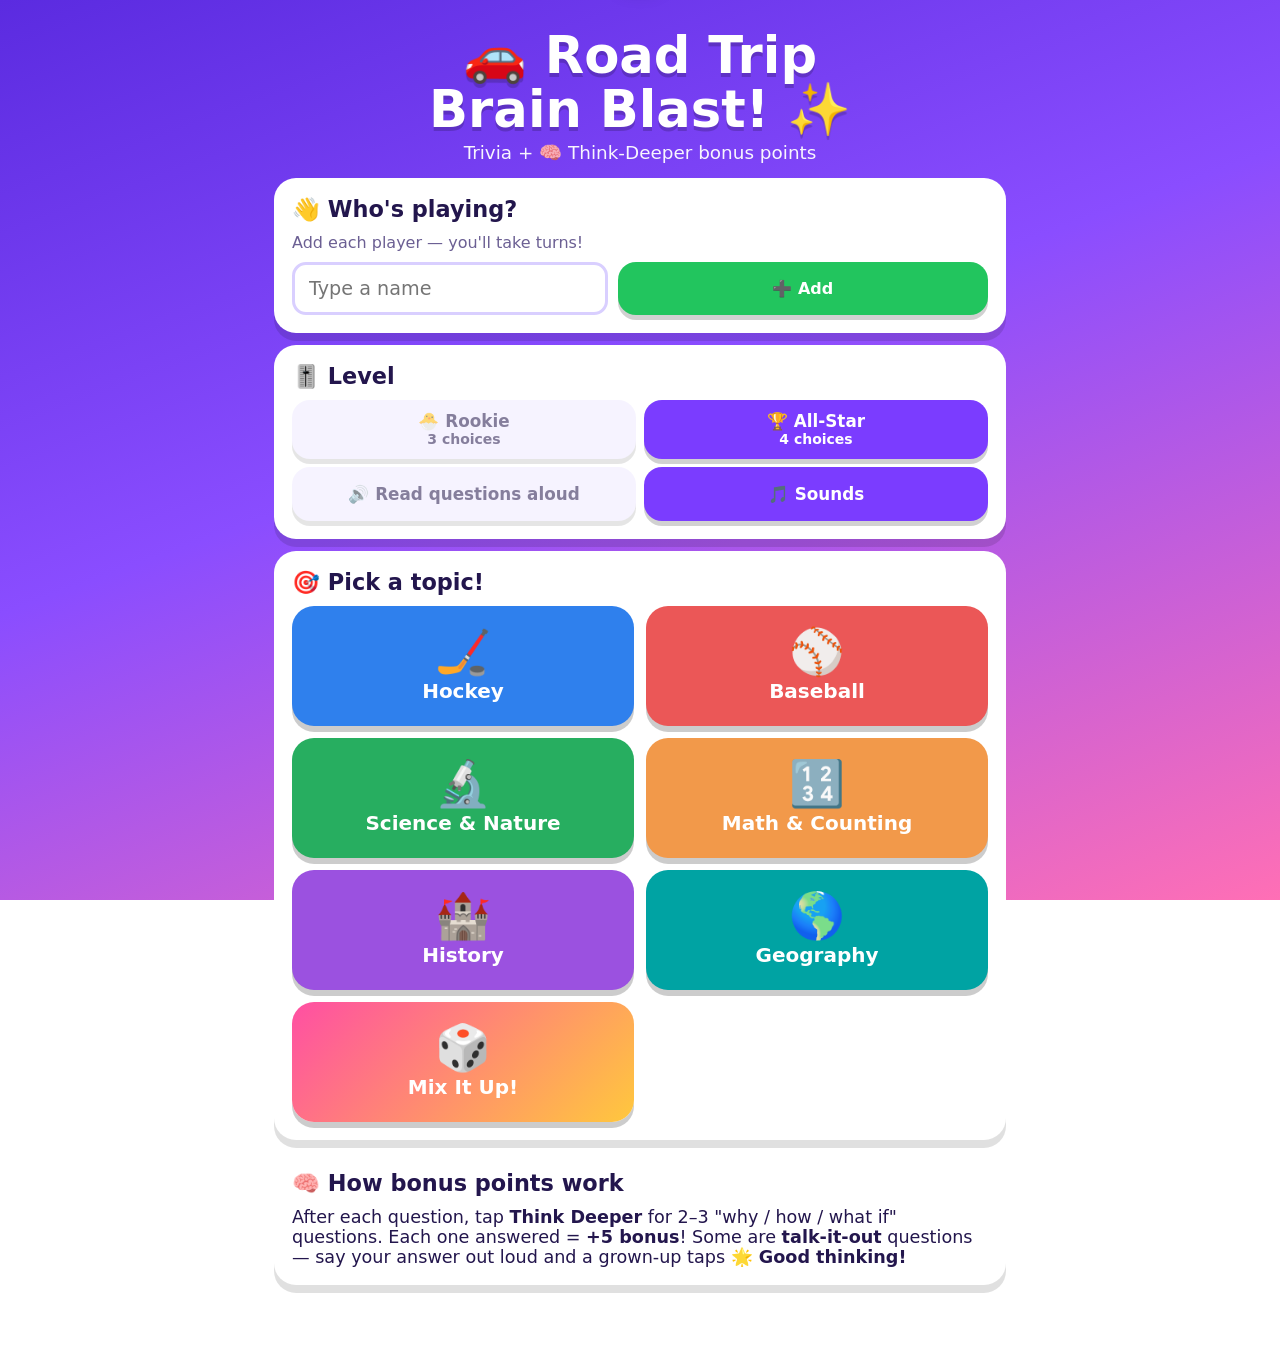
==== trivia/index.html @ ea6b6131 "Add the kids trivia game at /trivia/ Publish the static Road Trip Brain Blast files so GitHub Pages " ====
<!doctype html>
<html lang="en">
<head>
<meta charset="utf-8">
<meta name="viewport" content="width=device-width, initial-scale=1, viewport-fit=cover">
<meta name="theme-color" content="#5b2be0">
<title>Road Trip Brain Blast 🚗✨ Kids Trivia</title>
<link rel="icon" href="data:image/svg+xml,<svg xmlns='http://www.w3.org/2000/svg' viewBox='0 0 100 100'><text y='.9em' font-size='90'>🚗</text></svg>">
<link rel="stylesheet" href="style.css">
</head>
<body>
<canvas id="confetti"></canvas>
<main id="app"></main>
<div id="toast" class="toast"></div>
<script src="questions.js"></script>
<script src="app.js"></script>
</body>
</html>
---- trivia/style.css ----
:root{--bg1:#5b2be0;--bg2:#ff6fb5;--card:#fff;--ink:#23164d;--gold:#ffc83d;--good:#22c55e;--bad:#ff5a5f;--radius:22px;
  font-family:ui-rounded,"SF Pro Rounded","Nunito","Arial Rounded MT Bold","Trebuchet MS",system-ui,sans-serif;}
*{box-sizing:border-box;-webkit-tap-highlight-color:transparent}
html,body{margin:0;min-height:100%;color:var(--ink)}
body{background:linear-gradient(160deg,var(--bg1),#8a4dff 45%,var(--bg2));background-attachment:fixed;min-height:100vh;}
#app{max-width:760px;margin:0 auto;padding:14px 14px calc(30px + env(safe-area-inset-bottom));}
#confetti{position:fixed;inset:0;pointer-events:none;z-index:50;width:100%;height:100%}
h1{color:#fff;text-align:center;font-size:clamp(2rem,8vw,3.2rem);margin:.3em 0 .1em;text-shadow:0 4px 0 rgba(0,0,0,.18);line-height:1.05}
.sub{color:#fff;text-align:center;font-size:1.15rem;margin:0 0 14px;opacity:.95}
.card{background:var(--card);border-radius:var(--radius);padding:18px;margin:12px 0;box-shadow:0 8px 0 rgba(0,0,0,.12)}
.card h2{margin:0 0 10px;font-size:1.4rem}
button{font:inherit;border:0;cursor:pointer;color:inherit;touch-action:manipulation}
.btn{display:inline-flex;align-items:center;justify-content:center;gap:.4em;min-height:60px;padding:12px 20px;border-radius:18px;font-size:1.25rem;font-weight:800;
  background:#efeaff;box-shadow:0 5px 0 rgba(0,0,0,.18);transition:transform .08s}
.btn:active{transform:translateY(4px);box-shadow:0 1px 0 rgba(0,0,0,.18)}
.btn.primary{background:var(--gold);color:#3b2600}
.btn.go{background:var(--good);color:#fff}
.btn.deep{background:linear-gradient(135deg,#7b3cff,#ff4fa3);color:#fff}
.btn.small{min-height:46px;font-size:1rem;padding:8px 14px}
.btn.block{width:100%}
.row{display:flex;gap:10px;flex-wrap:wrap}
.row>.btn{flex:1 1 auto}
.topics{display:grid;grid-template-columns:repeat(2,1fr);gap:12px}
.topic{min-height:120px;border-radius:22px;color:#fff;font-size:1.25rem;font-weight:900;display:flex;flex-direction:column;align-items:center;justify-content:center;gap:4px;box-shadow:0 6px 0 rgba(0,0,0,.2);padding:10px;text-align:center}
.topic .em{font-size:2.8rem;line-height:1}
.topic:active{transform:translateY(4px)}
.players{display:flex;flex-wrap:wrap;gap:8px;margin-bottom:10px}
.chip{background:#efeaff;border-radius:999px;padding:8px 8px 8px 14px;font-weight:800;font-size:1.1rem;display:flex;align-items:center;gap:6px}
.chip button{background:#fff;border-radius:999px;width:34px;height:34px;font-size:1rem}
input[type=text]{font:inherit;font-size:1.2rem;padding:12px 14px;border-radius:14px;border:3px solid #d9cfff;flex:1;min-width:0}
.toggle{display:flex;gap:8px;flex-wrap:wrap}
.toggle .btn{flex:1;flex-direction:column;gap:0;line-height:1.15;font-size:1.05rem;min-height:54px;opacity:.55}
.toggle .btn.on{opacity:1;background:#7b3cff;color:#fff}
.hud{display:flex;justify-content:space-between;align-items:center;gap:8px;color:#fff;font-weight:900;font-size:1.05rem;flex-wrap:wrap}
.pill{background:rgba(255,255,255,.22);border-radius:999px;padding:8px 14px;white-space:nowrap}
.pill.bonus{background:linear-gradient(135deg,#7b3cff,#ff4fa3)}
.turn{font-size:1.3rem;color:#fff;text-align:center;font-weight:900;margin:8px 0 0}
.progress{height:12px;background:rgba(255,255,255,.3);border-radius:99px;overflow:hidden;margin:10px 0}
.progress>div{height:100%;background:var(--gold);border-radius:99px;transition:width .4s}
.qtext{font-size:clamp(1.4rem,5.4vw,2rem);font-weight:900;line-height:1.25;margin:4px 0 12px}
.speak{float:right;margin:0 0 6px 10px;background:#efeaff;border-radius:16px;width:58px;height:58px;font-size:1.7rem;box-shadow:0 4px 0 rgba(0,0,0,.15)}
.choices{display:grid;grid-template-columns:1fr;gap:12px;clear:both}
@media(min-width:560px){.choices{grid-template-columns:1fr 1fr}}
.choice{min-height:74px;border-radius:20px;color:#fff;font-size:clamp(1.2rem,4.6vw,1.5rem);font-weight:900;padding:12px 16px;text-align:left;display:flex;align-items:center;gap:12px;box-shadow:0 6px 0 rgba(0,0,0,.22)}
.choice .shape{font-size:1.6rem;flex:none}
.choice:nth-child(1){background:#ff5a5f}.choice:nth-child(2){background:#2f80ed}.choice:nth-child(3){background:#f2a20c}.choice:nth-child(4){background:#22b573}
.choice:active{transform:translateY(4px)}
.choice.dim{opacity:.35;filter:grayscale(.6)}
.choice.right{outline:6px solid #fff;animation:pop .5s}
.choice.wrong{opacity:.3;text-decoration:line-through}
.choice[disabled]{cursor:default}
.feedback{border-radius:20px;padding:14px 16px;margin-top:14px;font-size:1.2rem;line-height:1.35;animation:slide .35s}
.feedback.good{background:#e3fbe9;border:3px solid var(--good)}
.feedback.bad{background:#fff1e6;border:3px solid #ffb36b}
.feedback.clue{background:#eef4ff;border:3px dashed #2f80ed}
.feedback.deepbox{background:#f6efff;border:3px solid #a77bff}
.feedback b.big{font-size:1.5rem;display:block;margin-bottom:4px}
.deepbanner{background:linear-gradient(135deg,#7b3cff,#ff4fa3);color:#fff;border-radius:18px;padding:10px 14px;font-weight:900;font-size:1.15rem;margin-bottom:10px;display:flex;justify-content:space-between;align-items:center;gap:8px}
.talkbox{background:#fff8dc;border:3px dashed #f2a20c;border-radius:18px;padding:14px;font-size:1.15rem;margin-top:10px}
details.peek{margin-top:10px;font-size:1rem;color:#5a4a8a}
details.peek summary{cursor:pointer;font-weight:800}
.actions{margin-top:14px;display:flex;flex-direction:column;gap:10px}
.results .player{display:flex;justify-content:space-between;align-items:center;padding:12px 0;border-bottom:2px dashed #e5ddff;font-size:1.2rem;font-weight:800}
.results .player:last-child{border:0}
.big-emoji{font-size:4.5rem;text-align:center;line-height:1;animation:bounce 1.2s infinite}
.map{background:#1f1540;color:#d8ccff;border-radius:16px;padding:12px 14px;margin-bottom:8px}
.mhead{display:flex;justify-content:space-between;font-weight:900;color:#fff;border-bottom:1px solid #4a3a8a;padding-bottom:6px;margin-bottom:6px}
.mrow{display:grid;grid-template-columns:1fr auto;gap:2px 10px;padding:4px 0}
.mname{font-weight:800}.mbar{font-family:ui-monospace,Menlo,monospace;letter-spacing:1px;color:#5b4b9a}.mbar .on{color:#ffc83d}
.mlv{grid-column:1/-1;font-size:.85rem;opacity:.8}
.toast{position:fixed;left:50%;top:18px;transform:translate(-50%,-250%);background:#fff;color:var(--ink);padding:12px 20px;border-radius:999px;font-weight:900;font-size:1.25rem;box-shadow:0 6px 20px rgba(0,0,0,.25);z-index:60;transition:transform .35s cubic-bezier(.2,1.4,.4,1);max-width:92vw;text-align:center}
.toast.show{transform:translate(-50%,0)}
.muted{color:#6b5f93;font-size:1rem}
.center{text-align:center}
.footer{color:#fff;opacity:.8;text-align:center;font-size:.9rem;margin-top:18px}
@keyframes pop{0%{transform:scale(1)}40%{transform:scale(1.07)}100%{transform:scale(1)}}
@keyframes slide{from{opacity:0;transform:translateY(10px)}to{opacity:1;transform:none}}
@keyframes bounce{0%,100%{transform:translateY(0)}50%{transform:translateY(-10px)}}
@keyframes wiggle{0%,100%{transform:rotate(0)}25%{transform:rotate(-3deg)}75%{transform:rotate(3deg)}}
.wiggle{animation:wiggle .4s 2}
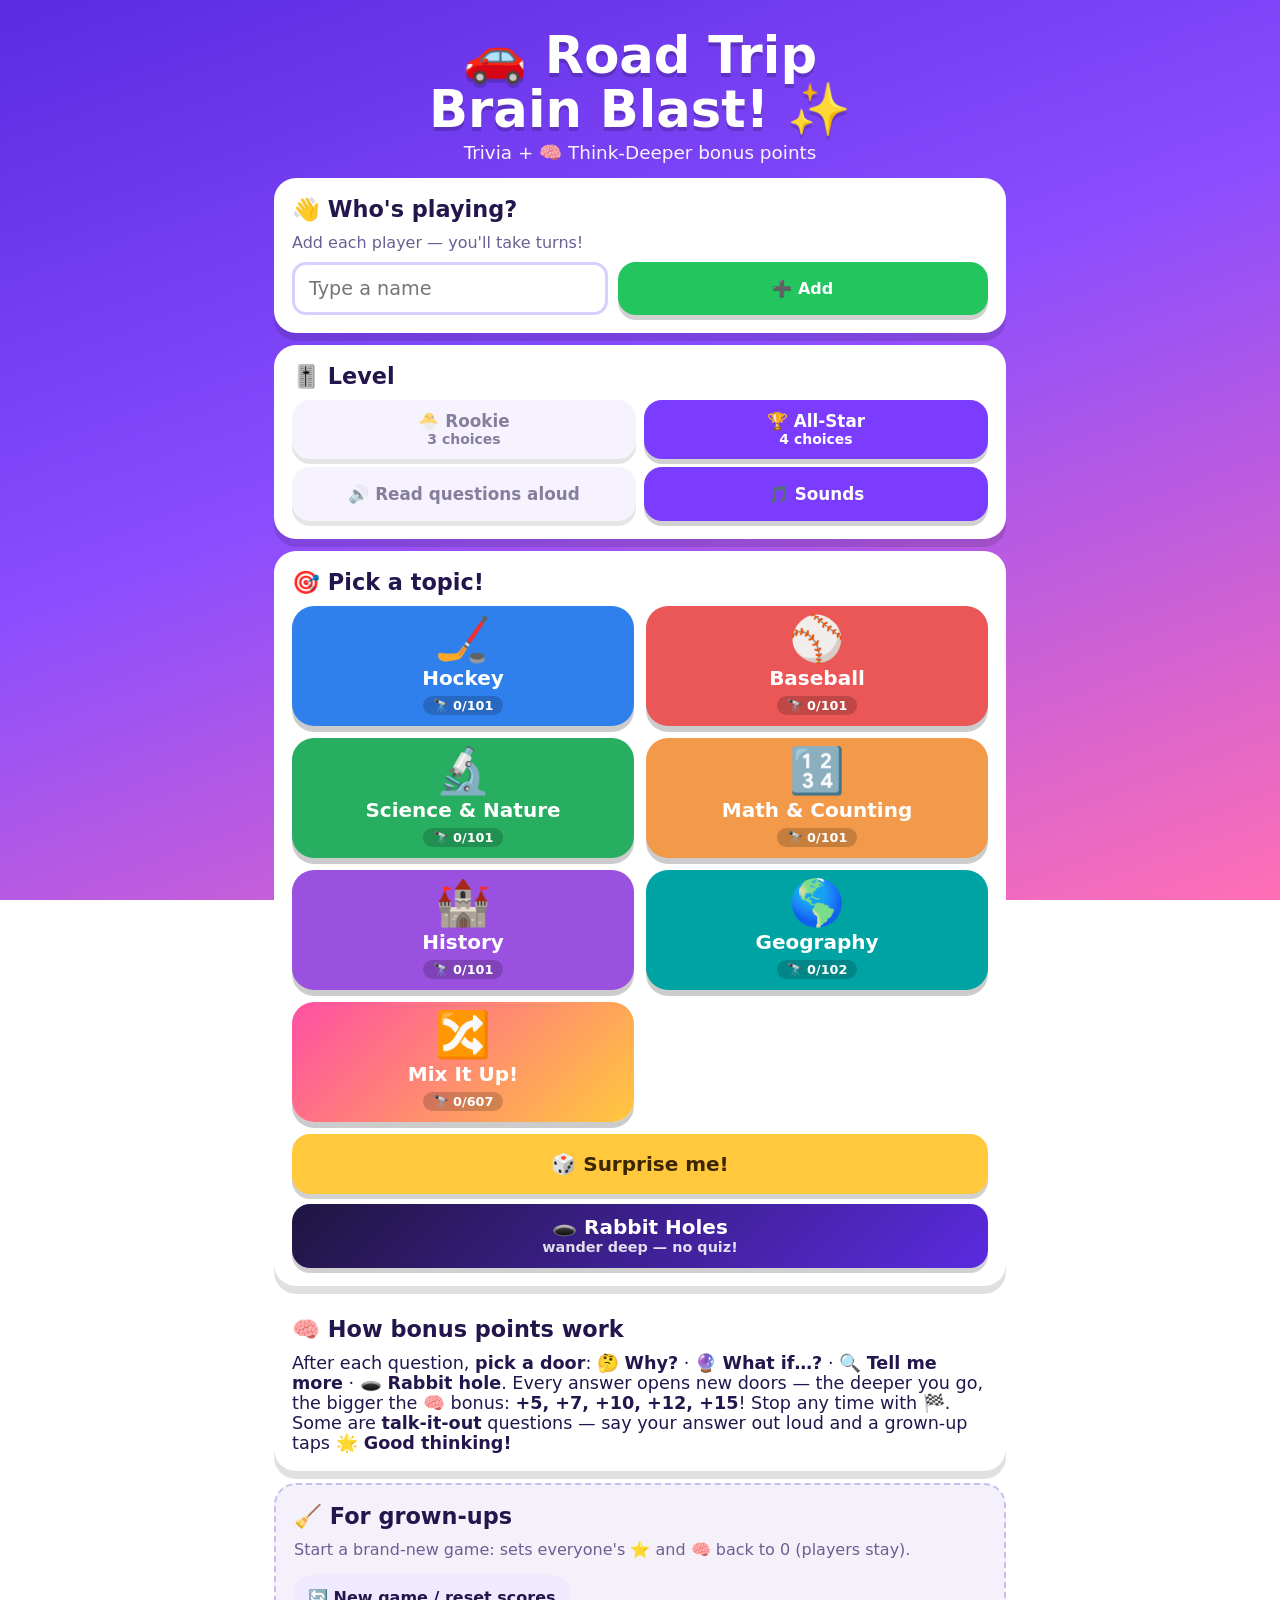
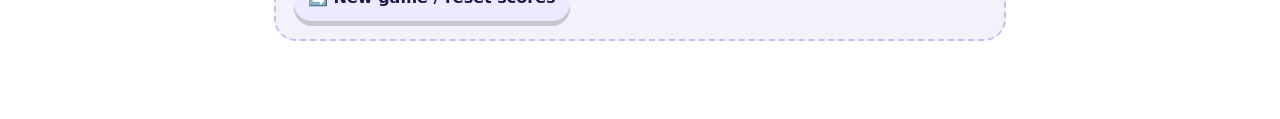
==== commit caabe930: "Load trivia topics on demand and add follow-up doors Serve the round-3 question files from trivia/qu" ====
--- a/trivia/index.html
+++ b/trivia/index.html
@@ -6,13 +6,13 @@
 <meta name="theme-color" content="#5b2be0">
 <title>Road Trip Brain Blast 🚗✨ Kids Trivia</title>
 <link rel="icon" href="data:image/svg+xml,<svg xmlns='http://www.w3.org/2000/svg' viewBox='0 0 100 100'><text y='.9em' font-size='90'>🚗</text></svg>">
-<link rel="stylesheet" href="style.css">
+<link rel="stylesheet" href="style.css?v=3">
 </head>
 <body>
 <canvas id="confetti"></canvas>
 <main id="app"></main>
 <div id="toast" class="toast"></div>
-<script src="questions.js"></script>
-<script src="app.js"></script>
+<script src="questions.js?v=3"></script>
+<script src="app.js?v=3"></script>
 </body>
 </html>
--- a/trivia/style.css
+++ b/trivia/style.css
@@ -78,3 +78,43 @@
 @keyframes bounce{0%,100%{transform:translateY(0)}50%{transform:translateY(-10px)}}
 @keyframes wiggle{0%,100%{transform:rotate(0)}25%{transform:rotate(-3deg)}75%{transform:rotate(3deg)}}
 .wiggle{animation:wiggle .4s 2}
+
+.topic .explored{font-size:.8rem;font-weight:800;background:rgba(0,0,0,.18);border-radius:999px;padding:2px 10px;margin-top:2px}
+.explore-banner{margin-top:12px;background:#fff4d6;border:3px dashed #f2a20c;border-radius:16px;padding:10px 12px;font-weight:900;font-size:1.1rem}
+.qcount{font-size:.95rem;opacity:.9}
+.chip .tot{font-size:.9rem;background:#fff;border-radius:999px;padding:2px 8px}
+.results .player .pts{display:flex;flex-direction:column;align-items:flex-end;text-align:right;gap:2px}.results .player .pts small{font-size:.8rem;color:#6b5f93;font-weight:700}.results .player .round{font-size:1.5rem;color:#7b3cff}
+.grownup{background:#f4f1fb;box-shadow:none;border:2px dashed #c9bdf0}
+/* ---- rabbit holes / doors (round 3) ---- */
+.btn.holebtn{background:linear-gradient(135deg,#1f1540,#5b2be0);color:#fff;flex-direction:column;gap:0;line-height:1.15}
+.btn.holebtn small{font-size:.9rem;opacity:.85;font-weight:700}
+.doorhead{font-weight:900;font-size:1.25rem;text-align:center;margin-top:4px}
+.doors{display:grid;grid-template-columns:1fr;gap:10px}
+.door{display:flex;flex-direction:column;align-items:flex-start;gap:4px;text-align:left;border-radius:20px;padding:12px 16px;color:#fff;
+  box-shadow:0 6px 0 rgba(0,0,0,.22);min-height:84px;position:relative;animation:slide .35s}
+.door:active{transform:translateY(4px)}
+.door .dk{font-size:1.05rem;font-weight:900;background:rgba(255,255,255,.25);border-radius:999px;padding:2px 12px}
+.door .dt{font-size:clamp(1.15rem,4.4vw,1.4rem);font-weight:900;line-height:1.2}
+.door .badge{font-size:.9rem;font-weight:800;opacity:.92}
+.door.k-why{background:linear-gradient(135deg,#2f80ed,#00b3c7)}
+.door.k-whatif{background:linear-gradient(135deg,#7b3cff,#c13cff)}
+.door.k-more{background:linear-gradient(135deg,#f2a20c,#ff6f3c)}
+.door.k-hole{background:linear-gradient(135deg,#1f1540,#5b2be0 70%,#ff4fa3);border:3px dashed #ffc83d}
+.meter{display:flex;gap:6px;justify-content:center;align-items:center;font-size:1.6rem;margin:2px 0 6px}
+.meter span{opacity:.3;filter:grayscale(1)}.meter span.on{opacity:1;filter:none;animation:pop .5s}
+.meter b{font-size:1.1rem;color:#7b3cff}
+.where{text-align:center;font-weight:800;color:#6b5f93;margin:0 0 8px}
+.stopbtn{display:flex;margin:4px auto 0;background:rgba(255,255,255,.9)}
+.chip.pick{cursor:pointer;padding:8px 14px;opacity:.6}
+.chip.pick.on{opacity:1;background:#7b3cff;color:#fff;box-shadow:0 4px 0 rgba(0,0,0,.2)}
+.holes{display:grid;gap:10px}
+.holecard{display:grid;grid-template-columns:auto 1fr auto;grid-template-rows:auto auto;align-items:center;gap:4px 12px;text-align:left;
+  background:#f3eeff;border-radius:18px;padding:12px 14px;box-shadow:0 5px 0 rgba(0,0,0,.14)}
+.holecard:active{transform:translateY(4px)}
+.holecard .em{grid-row:1/3;font-size:2.4rem}
+.holecard .ht{font-weight:900;font-size:1.2rem;display:flex;flex-direction:column}
+.holecard .ht small{font-weight:700;color:#6b5f93;font-size:.9rem}
+.holecard .hc{font-weight:900;color:#5b2be0}
+.holecard .hbar{grid-column:2/4;height:10px;background:#ddd3ff;border-radius:99px;overflow:hidden}
+.holecard .hbar span{display:block;height:100%;background:linear-gradient(90deg,#7b3cff,#ff4fa3)}
+.chip.pick.on .tot{color:var(--ink)}
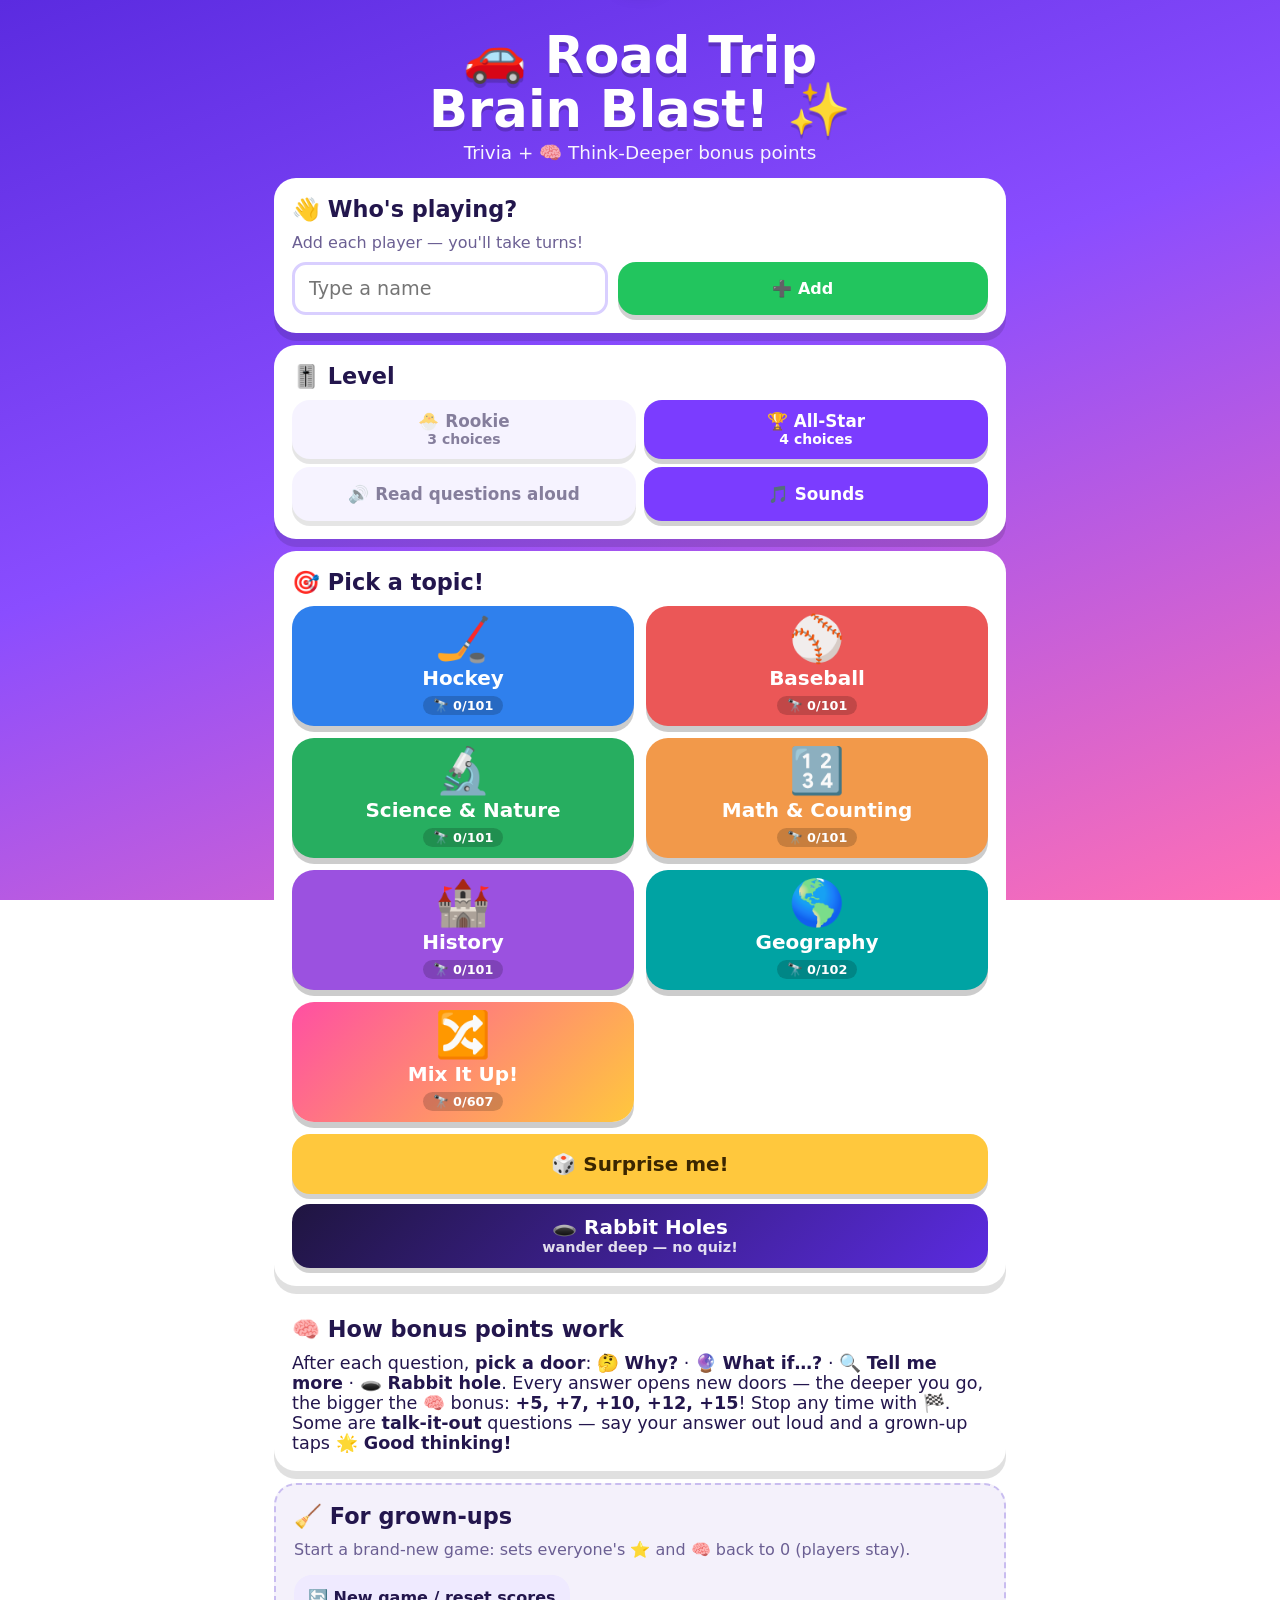
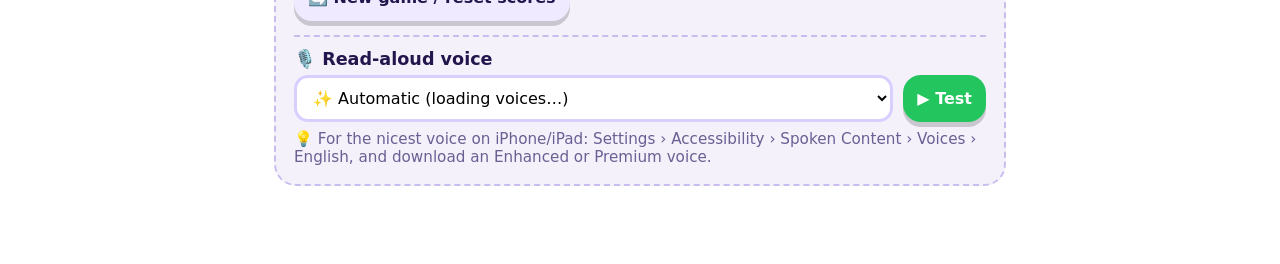
==== commit f60c0994: "Add a read-aloud voice picker to trivia Cache-bust the game at v=4 and let grown-ups choose the spea" ====
--- a/trivia/index.html
+++ b/trivia/index.html
@@ -6,13 +6,13 @@
 <meta name="theme-color" content="#5b2be0">
 <title>Road Trip Brain Blast 🚗✨ Kids Trivia</title>
 <link rel="icon" href="data:image/svg+xml,<svg xmlns='http://www.w3.org/2000/svg' viewBox='0 0 100 100'><text y='.9em' font-size='90'>🚗</text></svg>">
-<link rel="stylesheet" href="style.css?v=3">
+<link rel="stylesheet" href="style.css?v=4">
 </head>
 <body>
 <canvas id="confetti"></canvas>
 <main id="app"></main>
 <div id="toast" class="toast"></div>
-<script src="questions.js?v=3"></script>
-<script src="app.js?v=3"></script>
+<script src="questions.js?v=4"></script>
+<script src="app.js?v=4"></script>
 </body>
 </html>
--- a/trivia/style.css
+++ b/trivia/style.css
@@ -118,3 +118,9 @@
 .holecard .hbar{grid-column:2/4;height:10px;background:#ddd3ff;border-radius:99px;overflow:hidden}
 .holecard .hbar span{display:block;height:100%;background:linear-gradient(90deg,#7b3cff,#ff4fa3)}
 .chip.pick.on .tot{color:var(--ink)}
+.voicebox{margin-top:14px;border-top:2px dashed #c9bdf0;padding-top:12px}
+.vlabel{display:block;font-weight:900;font-size:1.1rem;margin-bottom:6px}
+.vrow{flex-wrap:nowrap}
+.vrow select{flex:1;min-width:0;font:inherit;font-size:1rem;padding:10px 12px;border-radius:14px;border:3px solid #d9cfff;background:#fff;min-height:46px}
+.vrow .btn{flex:none}
+.vtip{margin:8px 0 0;font-size:.95rem}
